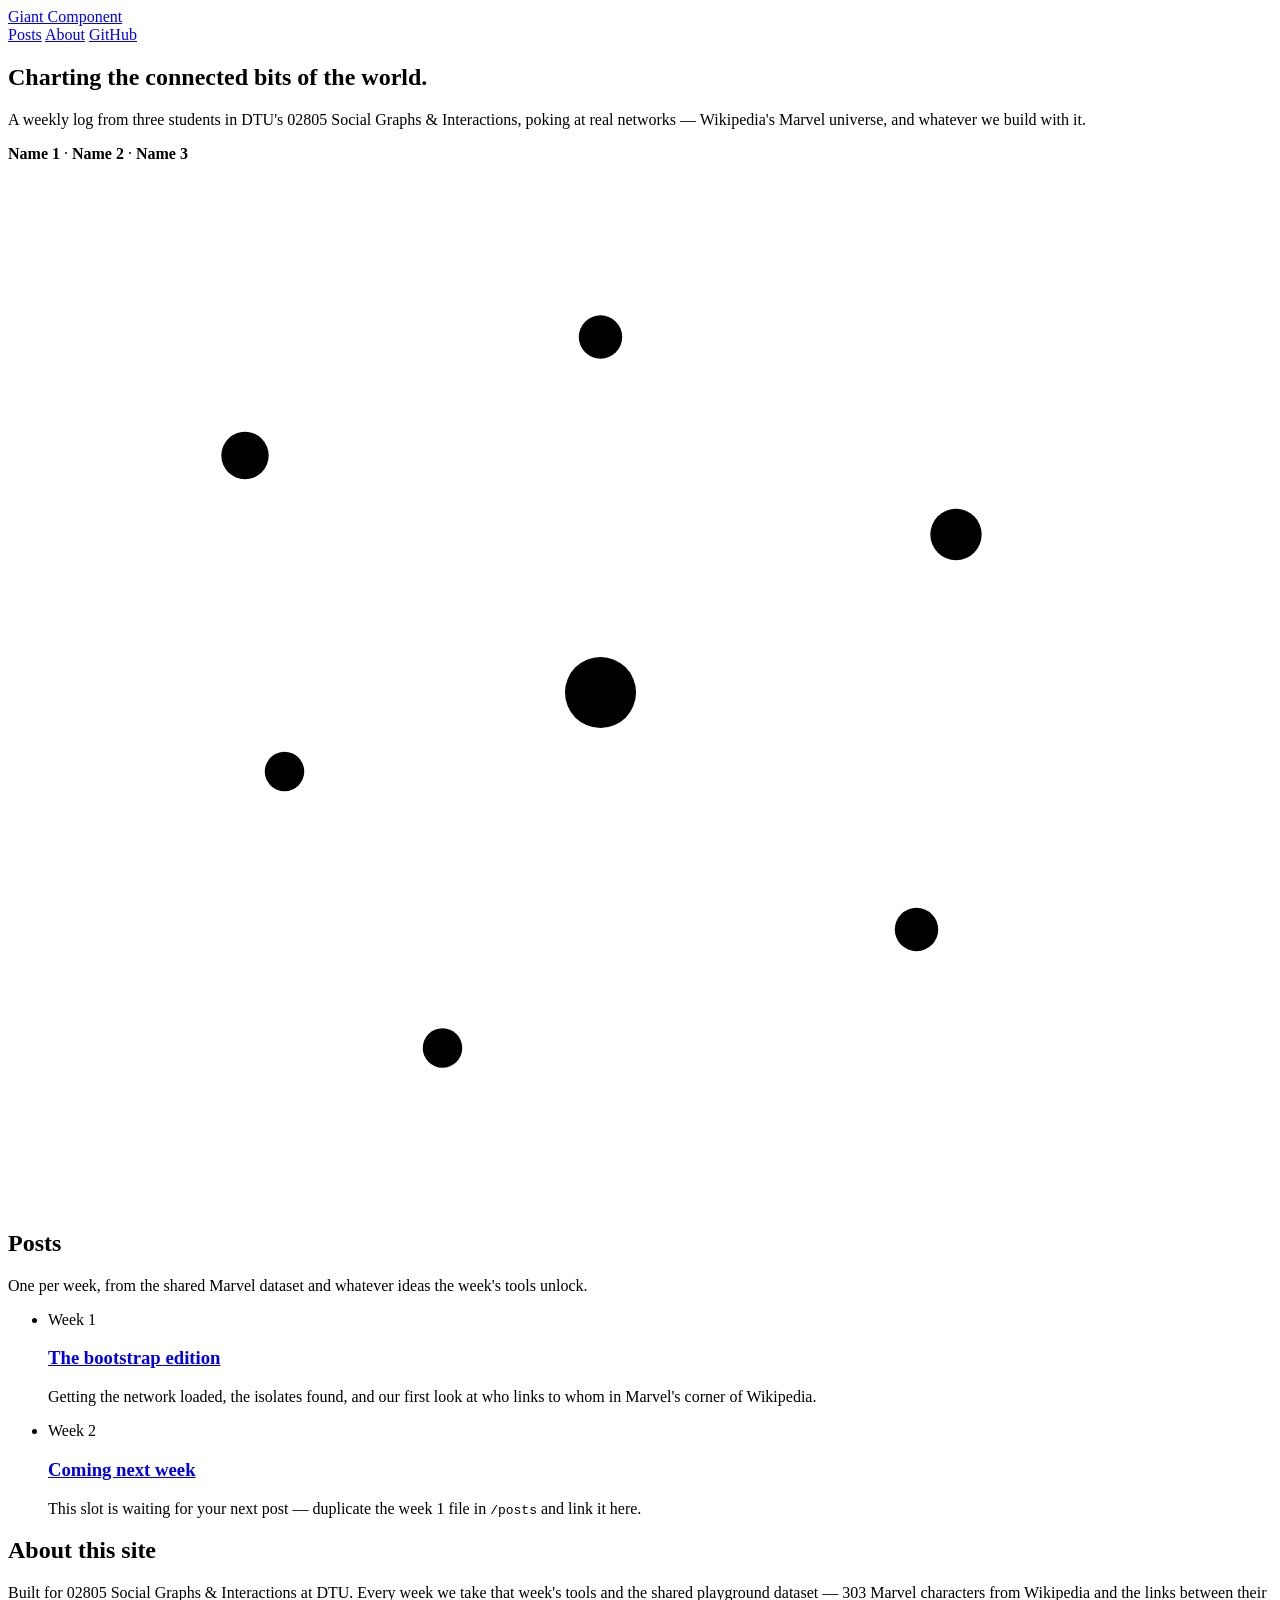
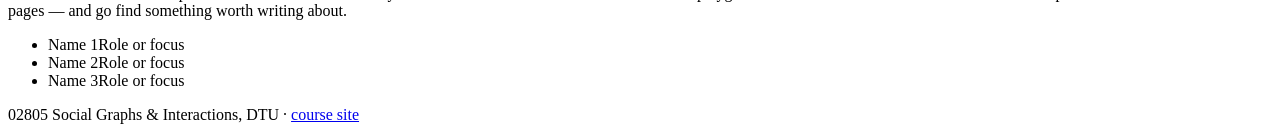
==== index.html @ 65f7a44e "First version of the site" ====
<!doctype html>
<html lang="en">
<head>
<meta charset="utf-8">
<meta name="viewport" content="width=device-width, initial-scale=1">
<title>Giant Component — 02805 Network Science</title>
<meta name="description" content="A course blog on networks, Wikipedia's Marvel universe, and whatever else we find along the way.">
<link rel="stylesheet" href="style.css">
</head>
<body>

<header class="site-header">
  <div class="wrap">
    <a class="site-title" href="index.html">Giant Component</a>
    <nav class="site-nav">
      <a href="#posts">Posts</a>
      <a href="#about">About</a>
      <a href="https://github.com/YOUR-GITHUB-USERNAME/YOUR-REPO-NAME" target="_blank" rel="noopener">GitHub</a>
    </nav>
  </div>
</header>

<main>
  <section class="hero wrap">
    <div>
      <h1>Charting the connected bits of the world.</h1>
      <p class="tagline">A weekly log from three students in DTU's 02805 Social Graphs &amp; Interactions, poking at real networks — Wikipedia's Marvel universe, and whatever we build with it.</p>
      <p class="members"><strong>Name 1</strong> · <strong>Name 2</strong> · <strong>Name 3</strong></p>
    </div>
    <div class="hero-graphic" aria-hidden="true">
      <svg viewBox="0 0 320 260" xmlns="http://www.w3.org/2000/svg">
        <line class="edge" x1="60" y1="70" x2="150" y2="40"/>
        <line class="edge" x1="60" y1="70" x2="70" y2="150"/>
        <line class="edge" x1="60" y1="70" x2="150" y2="130"/>
        <line class="edge" x1="150" y1="40" x2="150" y2="130"/>
        <line class="edge" x1="150" y1="130" x2="70" y2="150"/>
        <line class="edge" x1="150" y1="130" x2="240" y2="90"/>
        <line class="edge" x1="150" y1="130" x2="230" y2="190"/>
        <line class="edge" x1="240" y1="90" x2="230" y2="190"/>
        <line class="edge" x1="70" y1="150" x2="110" y2="220"/>
        <line class="edge" x1="230" y1="190" x2="110" y2="220"/>
        <line class="edge" x1="150" y1="40" x2="240" y2="90"/>

        <circle class="node big" cx="150" cy="130" r="9"/>
        <circle class="node" cx="60" cy="70" r="6"/>
        <circle class="node" cx="150" cy="40" r="5.5"/>
        <circle class="node" cx="70" cy="150" r="5"/>
        <circle class="node" cx="240" cy="90" r="6.5"/>
        <circle class="node" cx="230" cy="190" r="5.5"/>
        <circle class="node" cx="110" cy="220" r="5"/>
      </svg>
    </div>
  </section>

  <section class="posts wrap" id="posts">
    <h2 class="section-heading">Posts</h2>
    <p class="section-sub">One per week, from the shared Marvel dataset and whatever ideas the week's tools unlock.</p>
    <ul class="post-list">
      <li>
        <span class="week-label">Week 1</span>
        <div>
          <h3><a href="posts/week1-bootstrap.html">The bootstrap edition</a></h3>
          <p>Getting the network loaded, the isolates found, and our first look at who links to whom in Marvel's corner of Wikipedia.</p>
        </div>
      </li>
      <li class="placeholder">
        <span class="week-label">Week 2</span>
        <div>
          <h3><a href="#">Coming next week</a></h3>
          <p>This slot is waiting for your next post — duplicate the week 1 file in <code>/posts</code> and link it here.</p>
        </div>
      </li>
    </ul>
  </section>

  <section class="about wrap" id="about">
    <h2 class="section-heading">About this site</h2>
    <p class="section-sub">Built for 02805 Social Graphs &amp; Interactions at DTU. Every week we take that week's tools and the shared playground dataset — 303 Marvel characters from Wikipedia and the links between their pages — and go find something worth writing about.</p>
    <ul class="team">
      <li><span class="name">Name 1</span><span class="role">Role or focus</span></li>
      <li><span class="name">Name 2</span><span class="role">Role or focus</span></li>
      <li><span class="name">Name 3</span><span class="role">Role or focus</span></li>
    </ul>
  </section>
</main>

<footer class="site-footer">
  <div class="wrap">
    <p>02805 Social Graphs &amp; Interactions, DTU · <a href="https://sunelehmann.com/socialgraphs2026-web/" target="_blank" rel="noopener">course site</a></p>
  </div>
</footer>

</body>
</html>
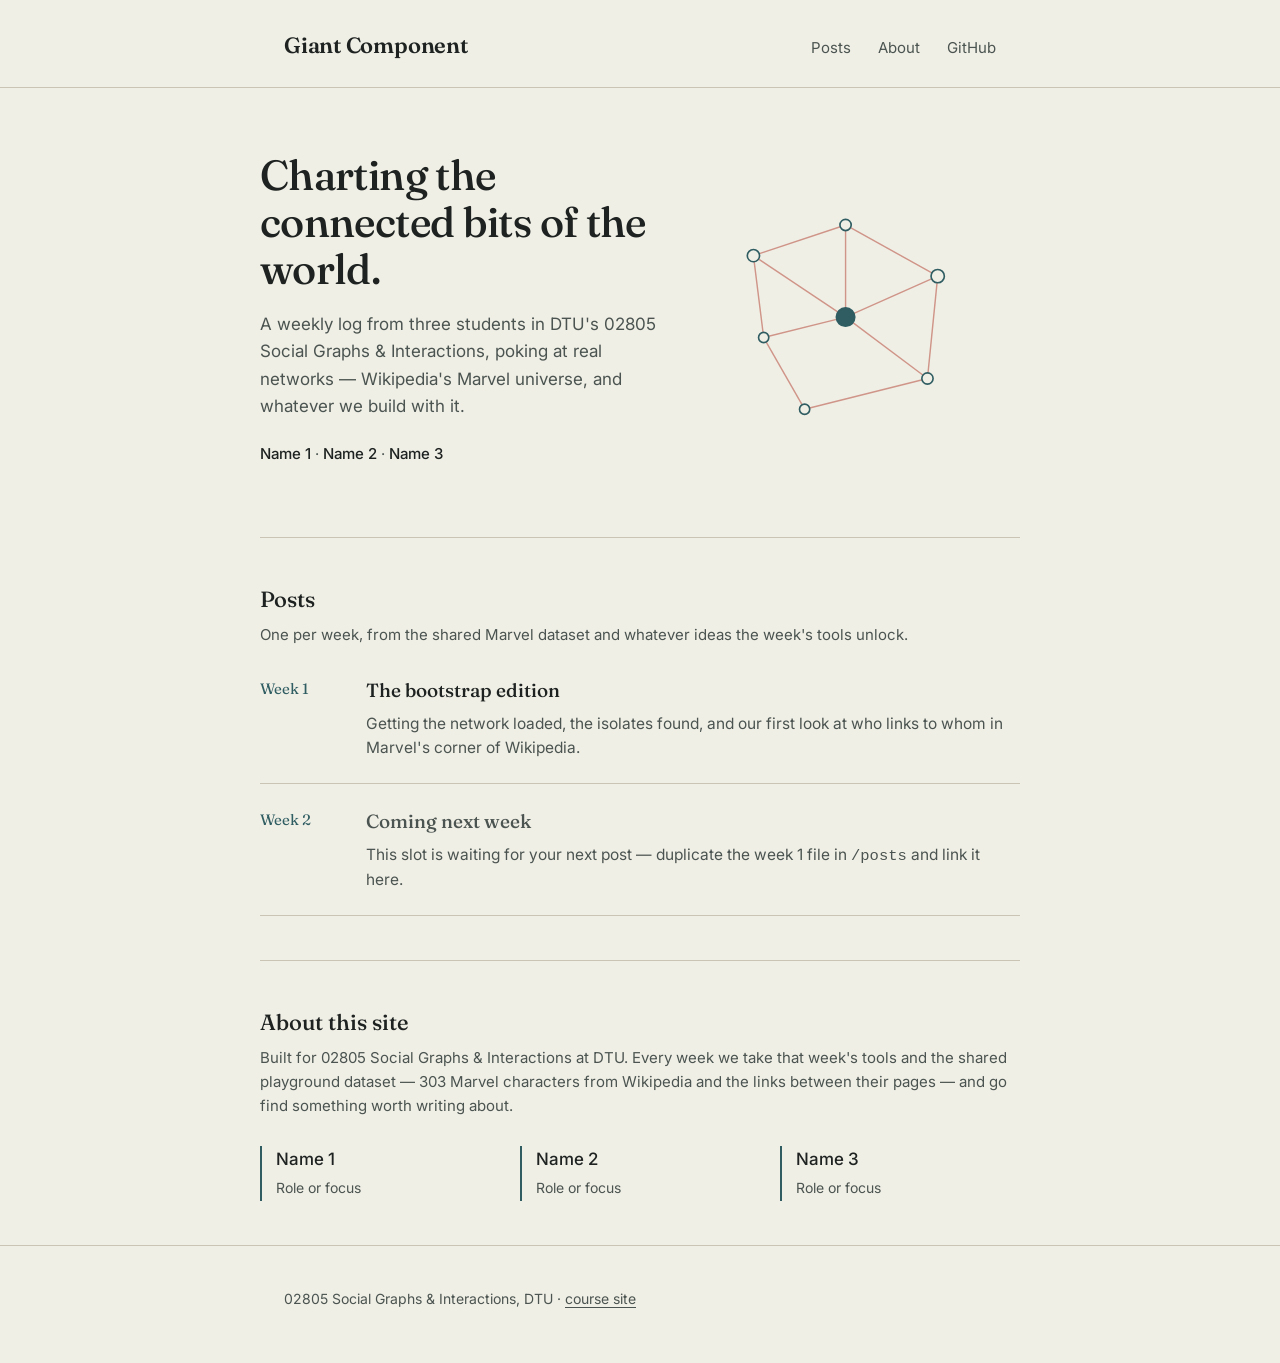
==== commit d96063c6: "Fix root homepage styling and links Co-authored-by: AliHoeg <187605701+AliHoeg@users.noreply.github." ====
--- a/index.html
+++ b/index.html
@@ -5,7 +5,7 @@
 <meta name="viewport" content="width=device-width, initial-scale=1">
 <title>Giant Component — 02805 Network Science</title>
 <meta name="description" content="A course blog on networks, Wikipedia's Marvel universe, and whatever else we find along the way.">
-<link rel="stylesheet" href="style.css">
+<link rel="stylesheet" href="giant-component-site/style.css">
 </head>
 <body>
 
@@ -15,7 +15,7 @@
     <nav class="site-nav">
       <a href="#posts">Posts</a>
       <a href="#about">About</a>
-      <a href="https://github.com/YOUR-GITHUB-USERNAME/YOUR-REPO-NAME" target="_blank" rel="noopener">GitHub</a>
+      <a href="https://github.com/AliHoeg/Social-Graphs" target="_blank" rel="noopener">GitHub</a>
     </nav>
   </div>
 </header>
@@ -59,7 +59,7 @@
       <li>
         <span class="week-label">Week 1</span>
         <div>
-          <h3><a href="posts/week1-bootstrap.html">The bootstrap edition</a></h3>
+          <h3><a href="giant-component-site/posts/week1-bootstrap.html">The bootstrap edition</a></h3>
           <p>Getting the network loaded, the isolates found, and our first look at who links to whom in Marvel's corner of Wikipedia.</p>
         </div>
       </li>
--- a/giant-component-site/style.css
+++ b/giant-component-site/style.css
@@ -0,0 +1,255 @@
+@import url('https://fonts.googleapis.com/css2?family=Fraunces:opsz,wght@9..144,400;9..144,500;9..144,600&family=Inter:wght@400;500;600&display=swap');
+
+:root {
+  --paper: #F0EFE6;
+  --ink: #1E2321;
+  --ink-soft: #4B5450;
+  --edge: #B54B3C;
+  --node: #2F5D62;
+  --hairline: #C9C4B4;
+  --max-width: 760px;
+}
+
+* { box-sizing: border-box; }
+
+html {
+  scroll-behavior: smooth;
+}
+
+body {
+  margin: 0;
+  background: var(--paper);
+  color: var(--ink);
+  font-family: 'Inter', -apple-system, BlinkMacSystemFont, sans-serif;
+  font-size: 17px;
+  line-height: 1.6;
+  -webkit-font-smoothing: antialiased;
+}
+
+a {
+  color: var(--edge);
+  text-decoration-thickness: 1px;
+  text-underline-offset: 3px;
+}
+a:hover { color: var(--ink); }
+
+.wrap {
+  max-width: var(--max-width);
+  margin: 0 auto;
+  padding: 0 24px;
+}
+
+/* ---------- Header ---------- */
+
+header.site-header {
+  border-bottom: 1px solid var(--hairline);
+}
+.site-header .wrap {
+  display: flex;
+  align-items: baseline;
+  justify-content: space-between;
+  padding-top: 28px;
+  padding-bottom: 24px;
+  flex-wrap: wrap;
+  gap: 12px;
+}
+.site-title {
+  font-family: 'Fraunces', serif;
+  font-weight: 600;
+  font-size: 22px;
+  letter-spacing: -0.01em;
+  color: var(--ink);
+  text-decoration: none;
+}
+.site-title:hover { color: var(--ink); }
+nav.site-nav a {
+  color: var(--ink-soft);
+  text-decoration: none;
+  margin-left: 22px;
+  font-size: 15px;
+}
+nav.site-nav a:first-child { margin-left: 0; }
+nav.site-nav a:hover { color: var(--edge); }
+
+/* ---------- Hero ---------- */
+
+.hero {
+  padding: 64px 0 56px;
+  display: grid;
+  grid-template-columns: 1.1fr 0.9fr;
+  gap: 32px;
+  align-items: center;
+}
+@media (max-width: 640px) {
+  .hero { grid-template-columns: 1fr; padding-top: 40px; }
+}
+.hero h1 {
+  font-family: 'Fraunces', serif;
+  font-weight: 500;
+  font-size: 42px;
+  line-height: 1.12;
+  letter-spacing: -0.015em;
+  margin: 0 0 18px;
+}
+.hero p.tagline {
+  font-size: 17px;
+  color: var(--ink-soft);
+  max-width: 46ch;
+  margin: 0;
+}
+.hero .members {
+  margin-top: 22px;
+  font-size: 15px;
+  color: var(--ink-soft);
+}
+.hero .members strong { color: var(--ink); font-weight: 500; }
+
+.hero-graphic svg { width: 100%; height: auto; display: block; }
+.hero-graphic .edge {
+  stroke: var(--edge);
+  stroke-width: 1.4;
+  opacity: 0.55;
+}
+.hero-graphic .node {
+  fill: var(--paper);
+  stroke: var(--node);
+  stroke-width: 1.6;
+}
+.hero-graphic .node.big {
+  fill: var(--node);
+}
+.hero-graphic {
+  animation: fade-in 900ms ease-out both;
+}
+@keyframes fade-in {
+  from { opacity: 0; transform: translateY(6px); }
+  to { opacity: 1; transform: translateY(0); }
+}
+@media (prefers-reduced-motion: reduce) {
+  .hero-graphic { animation: none; }
+}
+
+/* ---------- Section headings ---------- */
+
+.section-heading {
+  font-family: 'Fraunces', serif;
+  font-weight: 500;
+  font-size: 22px;
+  margin: 0 0 6px;
+}
+.section-sub {
+  color: var(--ink-soft);
+  font-size: 15px;
+  margin: 0 0 28px;
+}
+
+section.posts, section.about {
+  padding: 44px 0;
+  border-top: 1px solid var(--hairline);
+}
+
+/* ---------- Post list ---------- */
+
+.post-list {
+  list-style: none;
+  margin: 0;
+  padding: 0;
+}
+.post-list li {
+  padding: 22px 0;
+  border-bottom: 1px solid var(--hairline);
+  display: grid;
+  grid-template-columns: 88px 1fr;
+  gap: 18px;
+}
+.post-list li:first-child { padding-top: 0; }
+.post-list .week-label {
+  font-family: 'Fraunces', serif;
+  font-size: 15px;
+  color: var(--node);
+  padding-top: 2px;
+}
+.post-list h3 {
+  margin: 0 0 6px;
+  font-family: 'Fraunces', serif;
+  font-weight: 500;
+  font-size: 19px;
+}
+.post-list h3 a { color: var(--ink); text-decoration: none; }
+.post-list h3 a:hover { color: var(--edge); }
+.post-list p {
+  margin: 0;
+  color: var(--ink-soft);
+  font-size: 15.5px;
+}
+.post-list .placeholder h3 a { color: var(--ink-soft); pointer-events: none; }
+
+/* ---------- About / team ---------- */
+
+.team {
+  list-style: none;
+  padding: 0;
+  margin: 0;
+  display: grid;
+  grid-template-columns: repeat(auto-fit, minmax(180px, 1fr));
+  gap: 20px;
+}
+.team li {
+  border-left: 2px solid var(--node);
+  padding-left: 14px;
+}
+.team .name { font-weight: 500; display: block; }
+.team .role { color: var(--ink-soft); font-size: 14px; }
+
+/* ---------- Footer ---------- */
+
+footer.site-footer {
+  border-top: 1px solid var(--hairline);
+  padding: 28px 0 40px;
+  color: var(--ink-soft);
+  font-size: 14px;
+}
+footer.site-footer a { color: var(--ink-soft); }
+footer.site-footer a:hover { color: var(--edge); }
+
+/* ---------- Post page ---------- */
+
+.post-page .wrap { max-width: 680px; }
+.post-page article { padding: 48px 0 64px; }
+.back-link {
+  display: inline-block;
+  margin-bottom: 28px;
+  font-size: 14px;
+  color: var(--ink-soft);
+  text-decoration: none;
+}
+.back-link:hover { color: var(--edge); }
+.post-page h1 {
+  font-family: 'Fraunces', serif;
+  font-weight: 500;
+  font-size: 34px;
+  line-height: 1.15;
+  margin: 0 0 8px;
+}
+.post-meta {
+  color: var(--ink-soft);
+  font-size: 14px;
+  margin-bottom: 32px;
+}
+.post-page h2 {
+  font-family: 'Fraunces', serif;
+  font-weight: 500;
+  font-size: 20px;
+  margin-top: 40px;
+}
+.post-page figure {
+  margin: 24px 0;
+  padding: 16px;
+  background: #E7E4D8;
+  border: 1px solid var(--hairline);
+}
+.post-page figcaption {
+  font-size: 13.5px;
+  color: var(--ink-soft);
+  margin-top: 10px;
+}
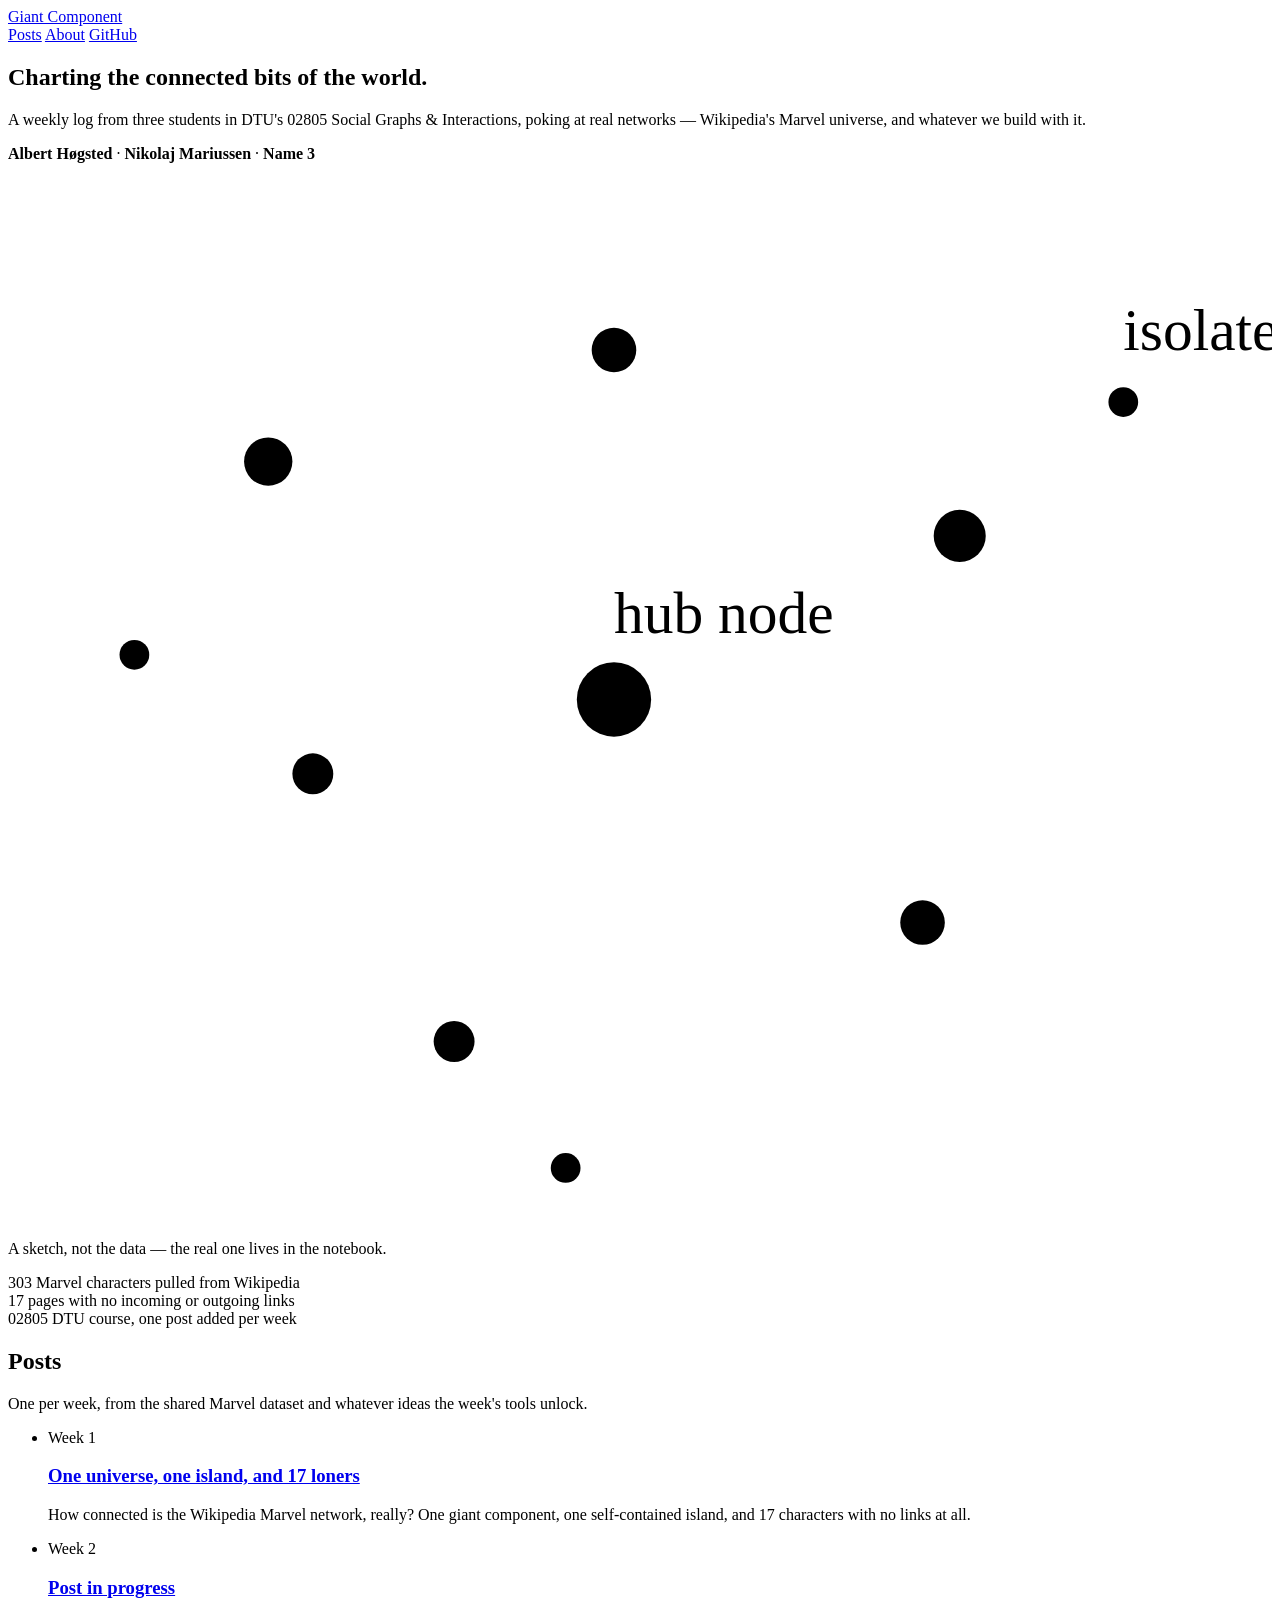
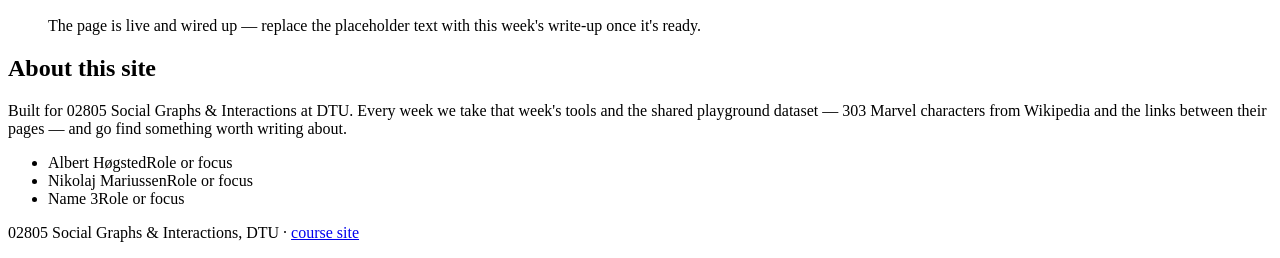
==== commit ee50598b: "Add files via upload" ====
--- a/index.html
+++ b/index.html
@@ -25,30 +25,57 @@
     <div>
       <h1>Charting the connected bits of the world.</h1>
       <p class="tagline">A weekly log from three students in DTU's 02805 Social Graphs &amp; Interactions, poking at real networks — Wikipedia's Marvel universe, and whatever we build with it.</p>
-      <p class="members"><strong>Name 1</strong> · <strong>Name 2</strong> · <strong>Name 3</strong></p>
+      <p class="members"><strong>Albert Høgsted</strong> · <strong>Nikolaj Mariussen</strong> · <strong>Name 3</strong></p>
     </div>
     <div class="hero-graphic" aria-hidden="true">
-      <svg viewBox="0 0 320 260" xmlns="http://www.w3.org/2000/svg">
-        <line class="edge" x1="60" y1="70" x2="150" y2="40"/>
-        <line class="edge" x1="60" y1="70" x2="70" y2="150"/>
-        <line class="edge" x1="60" y1="70" x2="150" y2="130"/>
-        <line class="edge" x1="150" y1="40" x2="150" y2="130"/>
-        <line class="edge" x1="150" y1="130" x2="70" y2="150"/>
-        <line class="edge" x1="150" y1="130" x2="240" y2="90"/>
-        <line class="edge" x1="150" y1="130" x2="230" y2="190"/>
-        <line class="edge" x1="240" y1="90" x2="230" y2="190"/>
-        <line class="edge" x1="70" y1="150" x2="110" y2="220"/>
-        <line class="edge" x1="230" y1="190" x2="110" y2="220"/>
-        <line class="edge" x1="150" y1="40" x2="240" y2="90"/>
+      <svg viewBox="0 0 340 280" xmlns="http://www.w3.org/2000/svg">
+        <line class="edge" x1="70" y1="76" x2="163" y2="46"/>
+        <line class="edge" x1="70" y1="76" x2="82" y2="160"/>
+        <line class="edge" x1="70" y1="76" x2="163" y2="140"/>
+        <line class="edge" x1="163" y1="46" x2="163" y2="140"/>
+        <line class="edge" x1="163" y1="140" x2="82" y2="160"/>
+        <line class="edge" x1="163" y1="140" x2="256" y2="96"/>
+        <line class="edge" x1="163" y1="140" x2="246" y2="200"/>
+        <line class="edge" x1="256" y1="96" x2="246" y2="200"/>
+        <line class="edge" x1="82" y1="160" x2="120" y2="232"/>
+        <line class="edge" x1="246" y1="200" x2="120" y2="232"/>
+        <line class="edge" x1="163" y1="46" x2="256" y2="96"/>
+        <line class="edge faint" x1="256" y1="96" x2="300" y2="60"/>
+        <line class="edge faint" x1="82" y1="160" x2="34" y2="128"/>
+        <line class="edge faint" x1="120" y1="232" x2="150" y2="266"/>
+        <line class="edge faint" x1="34" y1="128" x2="70" y2="76"/>
 
-        <circle class="node big" cx="150" cy="130" r="9"/>
-        <circle class="node" cx="60" cy="70" r="6"/>
-        <circle class="node" cx="150" cy="40" r="5.5"/>
-        <circle class="node" cx="70" cy="150" r="5"/>
-        <circle class="node" cx="240" cy="90" r="6.5"/>
-        <circle class="node" cx="230" cy="190" r="5.5"/>
-        <circle class="node" cx="110" cy="220" r="5"/>
+        <circle class="node isolate" cx="300" cy="60" r="4"/>
+        <circle class="node isolate" cx="150" cy="266" r="4"/>
+        <circle class="node isolate" cx="34" cy="128" r="4"/>
+
+        <circle class="node big" cx="163" cy="140" r="10"/>
+        <circle class="node" cx="70" cy="76" r="6.5"/>
+        <circle class="node" cx="163" cy="46" r="6"/>
+        <circle class="node" cx="82" cy="160" r="5.5"/>
+        <circle class="node" cx="256" cy="96" r="7"/>
+        <circle class="node" cx="246" cy="200" r="6"/>
+        <circle class="node" cx="120" cy="232" r="5.5"/>
+
+        <text class="node-label" x="163" y="122">hub node</text>
+        <text class="node-label faint" x="300" y="46">isolate</text>
       </svg>
+      <p class="graphic-caption">A sketch, not the data — the real one lives in the notebook.</p>
+    </div>
+  </section>
+
+  <section class="stats wrap">
+    <div class="stat">
+      <span class="stat-num">303</span>
+      <span class="stat-label">Marvel characters pulled from Wikipedia</span>
+    </div>
+    <div class="stat">
+      <span class="stat-num">17</span>
+      <span class="stat-label">pages with no incoming or outgoing links</span>
+    </div>
+    <div class="stat">
+      <span class="stat-num">02805</span>
+      <span class="stat-label">DTU course, one post added per week</span>
     </div>
   </section>
 
@@ -59,15 +86,15 @@
       <li>
         <span class="week-label">Week 1</span>
         <div>
-          <h3><a href="giant-component-site/posts/week1-bootstrap.html">The bootstrap edition</a></h3>
-          <p>Getting the network loaded, the isolates found, and our first look at who links to whom in Marvel's corner of Wikipedia.</p>
+          <h3><a href="giant-component-site/posts/week1-bootstrap.html">One universe, one island, and 17 loners</a></h3>
+          <p>How connected is the Wikipedia Marvel network, really? One giant component, one self-contained island, and 17 characters with no links at all.</p>
         </div>
       </li>
       <li class="placeholder">
         <span class="week-label">Week 2</span>
         <div>
-          <h3><a href="#">Coming next week</a></h3>
-          <p>This slot is waiting for your next post — duplicate the week 1 file in <code>/posts</code> and link it here.</p>
+          <h3><a href="giant-component-site/posts/week2-template.html">Post in progress</a></h3>
+          <p>The page is live and wired up — replace the placeholder text with this week's write-up once it's ready.</p>
         </div>
       </li>
     </ul>
@@ -77,8 +104,8 @@
     <h2 class="section-heading">About this site</h2>
     <p class="section-sub">Built for 02805 Social Graphs &amp; Interactions at DTU. Every week we take that week's tools and the shared playground dataset — 303 Marvel characters from Wikipedia and the links between their pages — and go find something worth writing about.</p>
     <ul class="team">
-      <li><span class="name">Name 1</span><span class="role">Role or focus</span></li>
-      <li><span class="name">Name 2</span><span class="role">Role or focus</span></li>
+      <li><span class="name">Albert Høgsted</span><span class="role">Role or focus</span></li>
+      <li><span class="name">Nikolaj Mariussen</span><span class="role">Role or focus</span></li>
       <li><span class="name">Name 3</span><span class="role">Role or focus</span></li>
     </ul>
   </section>
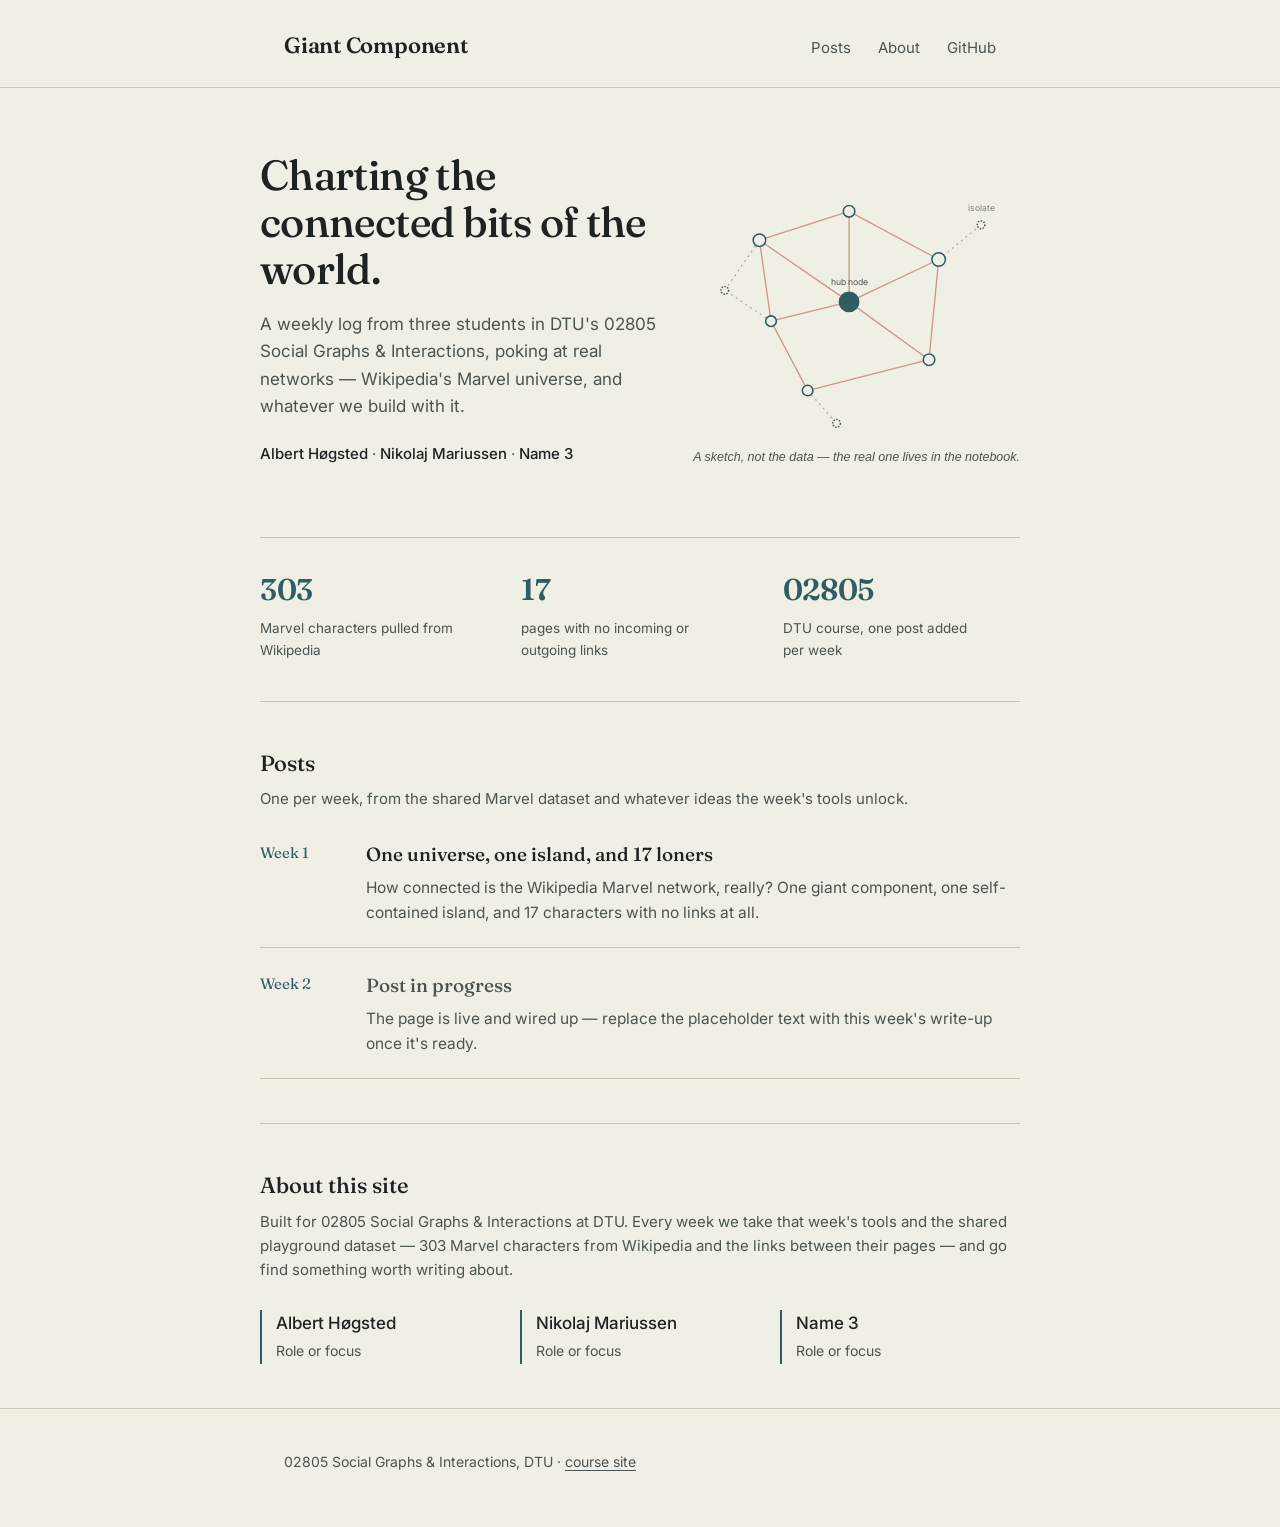
==== commit a32477b2: "changed href paths" ====
--- a/index.html
+++ b/index.html
@@ -5,7 +5,7 @@
 <meta name="viewport" content="width=device-width, initial-scale=1">
 <title>Giant Component — 02805 Network Science</title>
 <meta name="description" content="A course blog on networks, Wikipedia's Marvel universe, and whatever else we find along the way.">
-<link rel="stylesheet" href="giant-component-site/style.css">
+<link rel="stylesheet" href="Social-Graphs-updated/giant-component-site/style.css">
 </head>
 <body>
 
@@ -86,14 +86,14 @@
       <li>
         <span class="week-label">Week 1</span>
         <div>
-          <h3><a href="giant-component-site/posts/week1-bootstrap.html">One universe, one island, and 17 loners</a></h3>
+          <h3><a href="Social-Graph-updated/giant-component-site/posts/week1-bootstrap.html">One universe, one island, and 17 loners</a></h3>
           <p>How connected is the Wikipedia Marvel network, really? One giant component, one self-contained island, and 17 characters with no links at all.</p>
         </div>
       </li>
       <li class="placeholder">
         <span class="week-label">Week 2</span>
         <div>
-          <h3><a href="giant-component-site/posts/week2-template.html">Post in progress</a></h3>
+          <h3><a href="Social-Graph-updated/giant-component-site/posts/week2-template.html">Post in progress</a></h3>
           <p>The page is live and wired up — replace the placeholder text with this week's write-up once it's ready.</p>
         </div>
       </li>
--- a/Social-Graphs-updated/giant-component-site/style.css
+++ b/Social-Graphs-updated/giant-component-site/style.css
@@ -0,0 +1,309 @@
+@import url('https://fonts.googleapis.com/css2?family=Fraunces:opsz,wght@9..144,400;9..144,500;9..144,600&family=Inter:wght@400;500;600&display=swap');
+
+:root {
+  --paper: #F0EFE6;
+  --ink: #1E2321;
+  --ink-soft: #4B5450;
+  --edge: #B54B3C;
+  --node: #2F5D62;
+  --hairline: #C9C4B4;
+  --max-width: 760px;
+}
+
+* { box-sizing: border-box; }
+
+html {
+  scroll-behavior: smooth;
+}
+
+body {
+  margin: 0;
+  background: var(--paper);
+  color: var(--ink);
+  font-family: 'Inter', -apple-system, BlinkMacSystemFont, sans-serif;
+  font-size: 17px;
+  line-height: 1.6;
+  -webkit-font-smoothing: antialiased;
+}
+
+a {
+  color: var(--edge);
+  text-decoration-thickness: 1px;
+  text-underline-offset: 3px;
+}
+a:hover { color: var(--ink); }
+
+.wrap {
+  max-width: var(--max-width);
+  margin: 0 auto;
+  padding: 0 24px;
+}
+
+/* ---------- Header ---------- */
+
+header.site-header {
+  border-bottom: 1px solid var(--hairline);
+}
+.site-header .wrap {
+  display: flex;
+  align-items: baseline;
+  justify-content: space-between;
+  padding-top: 28px;
+  padding-bottom: 24px;
+  flex-wrap: wrap;
+  gap: 12px;
+}
+.site-title {
+  font-family: 'Fraunces', serif;
+  font-weight: 600;
+  font-size: 22px;
+  letter-spacing: -0.01em;
+  color: var(--ink);
+  text-decoration: none;
+}
+.site-title:hover { color: var(--ink); }
+nav.site-nav a {
+  color: var(--ink-soft);
+  text-decoration: none;
+  margin-left: 22px;
+  font-size: 15px;
+}
+nav.site-nav a:first-child { margin-left: 0; }
+nav.site-nav a:hover { color: var(--edge); }
+
+/* ---------- Hero ---------- */
+
+.hero {
+  padding: 64px 0 56px;
+  display: grid;
+  grid-template-columns: 1.1fr 0.9fr;
+  gap: 32px;
+  align-items: center;
+}
+@media (max-width: 640px) {
+  .hero { grid-template-columns: 1fr; padding-top: 40px; }
+}
+.hero h1 {
+  font-family: 'Fraunces', serif;
+  font-weight: 500;
+  font-size: 42px;
+  line-height: 1.12;
+  letter-spacing: -0.015em;
+  margin: 0 0 18px;
+}
+.hero p.tagline {
+  font-size: 17px;
+  color: var(--ink-soft);
+  max-width: 46ch;
+  margin: 0;
+}
+.hero .members {
+  margin-top: 22px;
+  font-size: 15px;
+  color: var(--ink-soft);
+}
+.hero .members strong { color: var(--ink); font-weight: 500; }
+
+.hero-graphic svg { width: 100%; height: auto; display: block; }
+.hero-graphic .edge {
+  stroke: var(--edge);
+  stroke-width: 1.4;
+  opacity: 0.55;
+}
+.hero-graphic .edge.faint {
+  stroke: var(--ink-soft);
+  stroke-dasharray: 2 4;
+  opacity: 0.4;
+}
+.hero-graphic .node {
+  fill: var(--paper);
+  stroke: var(--node);
+  stroke-width: 1.6;
+}
+.hero-graphic .node.big {
+  fill: var(--node);
+}
+.hero-graphic .node.isolate {
+  stroke: var(--ink-soft);
+  stroke-dasharray: 1.5 1.5;
+  fill: var(--paper);
+}
+.hero-graphic .node-label {
+  font-family: 'Inter', sans-serif;
+  font-size: 9px;
+  fill: var(--ink-soft);
+  text-anchor: middle;
+}
+.hero-graphic .node-label.faint { fill: var(--ink-soft); opacity: 0.7; }
+.hero-graphic .graphic-caption {
+  margin: 10px 0 0;
+  font-size: 12.5px;
+  color: var(--ink-soft);
+  font-style: italic;
+  text-align: right;
+}
+.hero-graphic {
+  animation: fade-in 900ms ease-out both;
+}
+@keyframes fade-in {
+  from { opacity: 0; transform: translateY(6px); }
+  to { opacity: 1; transform: translateY(0); }
+}
+@media (prefers-reduced-motion: reduce) {
+  .hero-graphic { animation: none; }
+}
+
+/* ---------- Stats strip ---------- */
+
+.stats {
+  display: grid;
+  grid-template-columns: repeat(3, 1fr);
+  gap: 24px;
+  padding: 28px 0 40px;
+  border-top: 1px solid var(--hairline);
+}
+@media (max-width: 640px) {
+  .stats { grid-template-columns: 1fr; gap: 18px; padding-top: 20px; }
+}
+.stat {
+  display: flex;
+  flex-direction: column;
+  gap: 4px;
+}
+.stat-num {
+  font-family: 'Fraunces', serif;
+  font-weight: 600;
+  font-size: 30px;
+  color: var(--node);
+  letter-spacing: -0.01em;
+}
+.stat-label {
+  font-size: 13.5px;
+  color: var(--ink-soft);
+  max-width: 22ch;
+}
+
+/* ---------- Section headings ---------- */
+
+.section-heading {
+  font-family: 'Fraunces', serif;
+  font-weight: 500;
+  font-size: 22px;
+  margin: 0 0 6px;
+}
+.section-sub {
+  color: var(--ink-soft);
+  font-size: 15px;
+  margin: 0 0 28px;
+}
+
+section.posts, section.about {
+  padding: 44px 0;
+  border-top: 1px solid var(--hairline);
+}
+
+/* ---------- Post list ---------- */
+
+.post-list {
+  list-style: none;
+  margin: 0;
+  padding: 0;
+}
+.post-list li {
+  padding: 22px 0;
+  border-bottom: 1px solid var(--hairline);
+  display: grid;
+  grid-template-columns: 88px 1fr;
+  gap: 18px;
+}
+.post-list li:first-child { padding-top: 0; }
+.post-list .week-label {
+  font-family: 'Fraunces', serif;
+  font-size: 15px;
+  color: var(--node);
+  padding-top: 2px;
+}
+.post-list h3 {
+  margin: 0 0 6px;
+  font-family: 'Fraunces', serif;
+  font-weight: 500;
+  font-size: 19px;
+}
+.post-list h3 a { color: var(--ink); text-decoration: none; }
+.post-list h3 a:hover { color: var(--edge); }
+.post-list p {
+  margin: 0;
+  color: var(--ink-soft);
+  font-size: 15.5px;
+}
+.post-list .placeholder h3 a { color: var(--ink-soft); pointer-events: none; }
+
+/* ---------- About / team ---------- */
+
+.team {
+  list-style: none;
+  padding: 0;
+  margin: 0;
+  display: grid;
+  grid-template-columns: repeat(auto-fit, minmax(180px, 1fr));
+  gap: 20px;
+}
+.team li {
+  border-left: 2px solid var(--node);
+  padding-left: 14px;
+}
+.team .name { font-weight: 500; display: block; }
+.team .role { color: var(--ink-soft); font-size: 14px; }
+
+/* ---------- Footer ---------- */
+
+footer.site-footer {
+  border-top: 1px solid var(--hairline);
+  padding: 28px 0 40px;
+  color: var(--ink-soft);
+  font-size: 14px;
+}
+footer.site-footer a { color: var(--ink-soft); }
+footer.site-footer a:hover { color: var(--edge); }
+
+/* ---------- Post page ---------- */
+
+.post-page .wrap { max-width: 680px; }
+.post-page article { padding: 48px 0 64px; }
+.back-link {
+  display: inline-block;
+  margin-bottom: 28px;
+  font-size: 14px;
+  color: var(--ink-soft);
+  text-decoration: none;
+}
+.back-link:hover { color: var(--edge); }
+.post-page h1 {
+  font-family: 'Fraunces', serif;
+  font-weight: 500;
+  font-size: 34px;
+  line-height: 1.15;
+  margin: 0 0 8px;
+}
+.post-meta {
+  color: var(--ink-soft);
+  font-size: 14px;
+  margin-bottom: 32px;
+}
+.post-page h2 {
+  font-family: 'Fraunces', serif;
+  font-weight: 500;
+  font-size: 20px;
+  margin-top: 40px;
+}
+.post-page figure {
+  margin: 24px 0;
+  padding: 16px;
+  background: #E7E4D8;
+  border: 1px solid var(--hairline);
+}
+.post-page figcaption {
+  font-size: 13.5px;
+  color: var(--ink-soft);
+  margin-top: 10px;
+}
